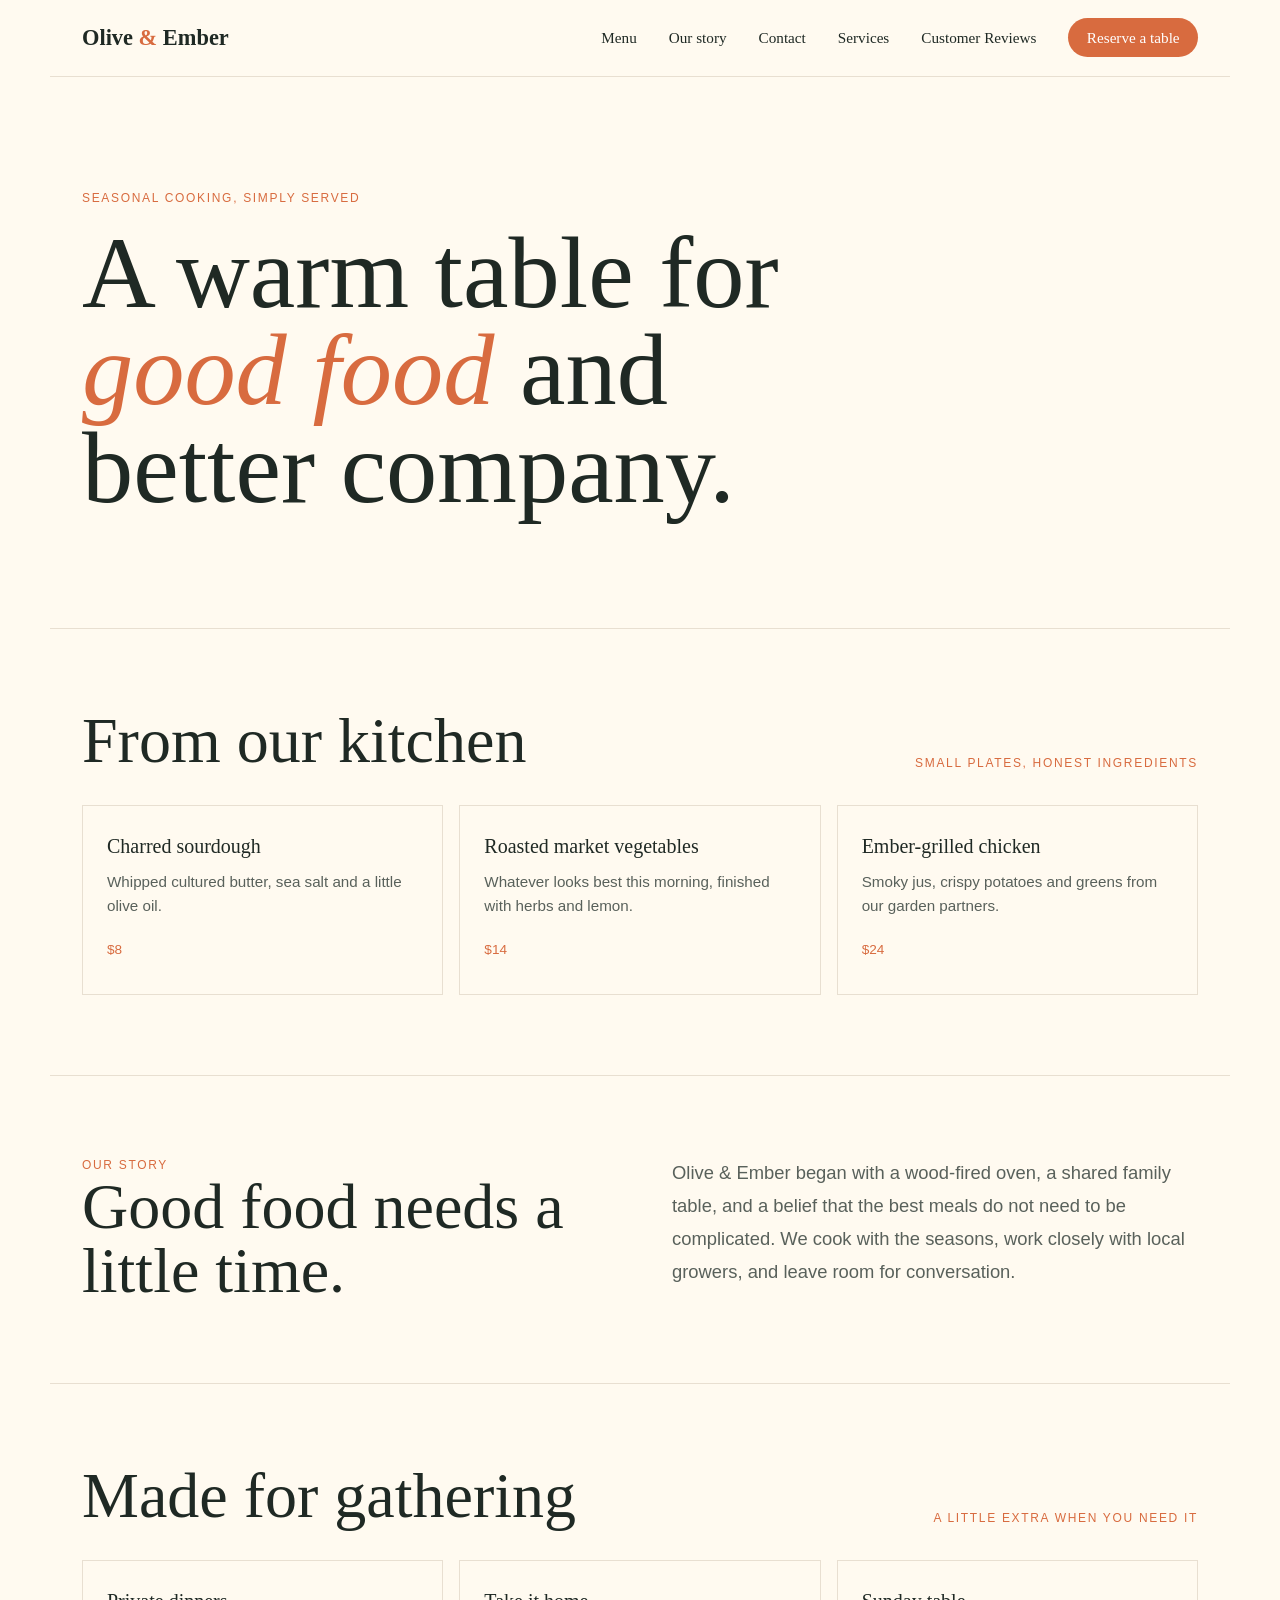
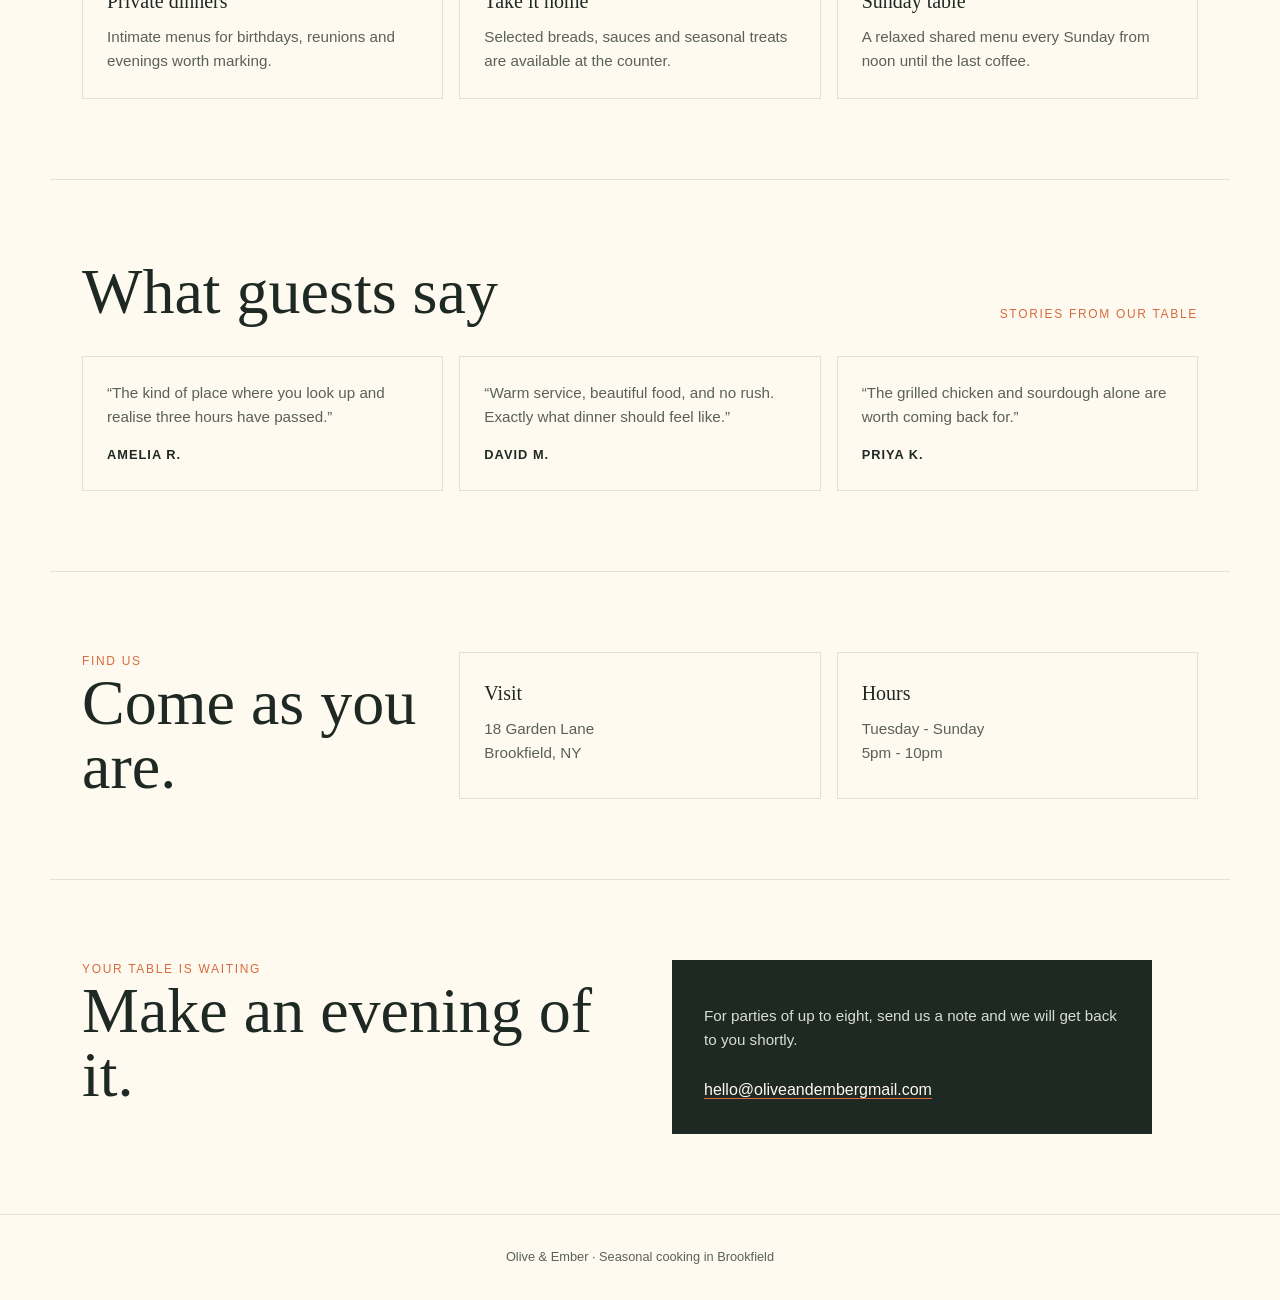
==== index.html/index.html @ f50c5184 "push -u origin master from vs to github" ====
<!DOCTYPE html>
<html lang="en">
<head>
	<meta charset="UTF-8">
	<meta name="viewport" content="width=device-width, initial-scale=1.0">
	<title>Olive & Ember | Restaurant</title>
	<link rel="stylesheet" href="css/style.css">
</head>
<body>
	<header class="navbar">
		<a class="logo" href="#home">Olive <span>&</span> Ember</a>

		<button class="menu-button" type="button" aria-label="Open navigation" aria-expanded="false" aria-controls="site-navigation">
			<span aria-hidden="true">&#9776;</span>
		</button>

		<nav id="site-navigation" aria-label="Main navigation">
			<ul class="nav-links">
				<li><a href="#menu">Menu</a></li>
				<li><a href="#story">Our story</a></li>
				<li><a href="#contact">Contact</a></li>
				<li><a href="#services">Services</a></li>
				<li><a href="#reviews">Customer Reviews</a></li>
				<li><a class="reserve-button" href="#reserve">Reserve a table</a></li>
			</ul>
		</nav>
	</header>

	<main>
		<section id="home" class="hero" aria-labelledby="hero-title">
			<p>Seasonal cooking, simply served</p>
			<h1 id="hero-title">A warm table for <em>good food</em> and better company.</h1>
		</section>

		<section id="menu" class="section">
			<div class="section-heading">
				<h2>From our kitchen</h2>
				<p>Small plates, honest ingredients</p>
			</div>
			<div class="menu-grid">
				<article class="menu-item">
					<h3>Charred sourdough</h3>
					<p>Whipped cultured butter, sea salt and a little olive oil.</p>
					<span class="price">$8</span>
				</article>
				<article class="menu-item">
					<h3>Roasted market vegetables</h3>
					<p>Whatever looks best this morning, finished with herbs and lemon.</p>
					<span class="price">$14</span>
				</article>
				<article class="menu-item">
					<h3>Ember-grilled chicken</h3>
					<p>Smoky jus, crispy potatoes and greens from our garden partners.</p>
					<span class="price">$24</span>
				</article>
			</div>
		</section>

		<section id="story" class="section">
			<div class="story-layout">
				<div>
					<p class="eyebrow">Our story</p>
					<h2>Good food needs a little time.</h2>
				</div>
				<p class="story-copy">Olive & Ember began with a wood-fired oven, a shared family table, and a belief that the best meals do not need to be complicated. We cook with the seasons, work closely with local growers, and leave room for conversation.</p>
			</div>
		</section>

		<section id="services" class="section">
			<div class="section-heading">
				<h2>Made for gathering</h2>
				<p>A little extra when you need it</p>
			</div>
			<div class="info-grid">
				<article class="info-card">
					<h3>Private dinners</h3>
					<p>Intimate menus for birthdays, reunions and evenings worth marking.</p>
				</article>
				<article class="info-card">
					<h3>Take it home</h3>
					<p>Selected breads, sauces and seasonal treats are available at the counter.</p>
				</article>
				<article class="info-card">
					<h3>Sunday table</h3>
					<p>A relaxed shared menu every Sunday from noon until the last coffee.</p>
				</article>
			</div>
		</section>

		<section id="reviews" class="section">
			<div class="section-heading">
				<h2>What guests say</h2>
				<p>Stories from our table</p>
			</div>
			<div class="review-grid">
				<blockquote class="review">
					<p>“The kind of place where you look up and realise three hours have passed.”</p>
					<strong>Amelia R.</strong>
				</blockquote>
				<blockquote class="review">
					<p>“Warm service, beautiful food, and no rush. Exactly what dinner should feel like.”</p>
					<strong>David M.</strong>
				</blockquote>
				<blockquote class="review">
					<p>“The grilled chicken and sourdough alone are worth coming back for.”</p>
					<strong>Priya K.</strong>
				</blockquote>
			</div>
		</section>

		<section id="contact" class="section">
			<div class="info-grid">
				<div>
					<p class="eyebrow">Find us</p>
					<h2>Come as you are.</h2>
				</div>
				<div class="info-card">
					<h3>Visit</h3>
					<p>18 Garden Lane<br>Brookfield, NY</p>
				</div>
				<div class="info-card">
					<h3>Hours</h3>
					<p>Tuesday - Sunday<br>5pm - 10pm</p>
				</div>
			</div>
		</section>

		<section id="reserve" class="section">
			<div class="reserve-layout">
				<div>
					<p class="eyebrow">Your table is waiting</p>
					<h2>Make an evening of it.</h2>
				</div>
				<div class="reserve-box">
					<p>For parties of up to eight, send us a note and we will get back to you shortly.</p>
					<a class="reserve-link" href="mailto:hello@oliveandembergmail.com">hello@oliveandembergmail.com</a>
				</div>
			</div>
		</section>
	</main>

	<footer>Olive & Ember · Seasonal cooking in Brookfield</footer>

	<script src="js/script.js"></script>
</body>
</html>
---- index.html/css/style.css ----
* {
	box-sizing: border-box;
	margin: 0;
	padding: 0;
}

:root {
	--ink: #1f2924;
	--cream: #fffaf0;
	--accent: #d86b3f;
	--line: #e8dfd1;
	--sans: Arial, sans-serif;
}

body {
	background: var(--cream);
	color: var(--ink);
	font-family: Georgia, serif;
	line-height: 1.6;
}

section {
	scroll-margin-top: 2rem;
}

.navbar,
.hero,
.section {
	margin: 0 auto;
	max-width: 1180px;
}

.navbar {
	align-items: center;
	border-bottom: 1px solid var(--line);
	display: flex;
	justify-content: space-between;
	padding: 1.25rem 2rem;
}

.logo {
	color: var(--ink);
	font-size: 1.4rem;
	font-weight: bold;
	text-decoration: none;
}

.logo span,
.hero p,
.hero h1 em,
.section-heading p,
.eyebrow,
.price {
	color: var(--accent);
}

.nav-links {
	align-items: center;
	display: flex;
	gap: 2rem;
	list-style: none;
}

.nav-links a {
	color: var(--ink);
	font-size: .95rem;
	text-decoration: none;
}

.nav-links a:hover,
.nav-links a:focus-visible {
	color: var(--accent);
}

.reserve-button {
	background: var(--accent);
	border-radius: 999px;
	color: white !important;
	padding: .7rem 1.15rem;
}

.menu-button {
	background: transparent;
	border: 0;
	cursor: pointer;
	display: none;
	font-size: 1.7rem;
	line-height: 1;
}

.hero {
	padding: 7rem 2rem;
}

.hero p,
.section-heading p,
.eyebrow {
	font-family: var(--sans);
	font-size: .75rem;
	letter-spacing: .14em;
	text-transform: uppercase;
}

.hero h1 {
	font-size: clamp(3rem, 8vw, 6.5rem);
	font-weight: normal;
	line-height: .95;
	margin-top: 1rem;
	max-width: 760px;
}

.section {
	border-top: 1px solid var(--line);
	padding: 5rem 2rem;
}

.section-heading {
	align-items: end;
	display: flex;
	justify-content: space-between;
	margin-bottom: 2rem;
}

.section h2 {
	font-size: clamp(2.2rem, 5vw, 4rem);
	font-weight: normal;
	line-height: 1;
}

.menu-grid,
.info-grid,
.review-grid {
	display: grid;
	gap: 1rem;
	grid-template-columns: repeat(3, 1fr);
}

.menu-item,
.info-card,
.review {
	border: 1px solid var(--line);
	padding: 1.5rem;
}

.menu-item {
	min-height: 190px;
}

.menu-item h3,
.info-card h3 {
	font-size: 1.25rem;
	font-weight: normal;
	margin-bottom: .5rem;
}

.menu-item p,
.info-card p,
.review p,
.story-copy {
	color: #59615b;
	font-family: var(--sans);
	font-size: .95rem;
}

.price {
	display: block;
	font-family: var(--sans);
	font-size: .85rem;
	margin-top: 1.25rem;
}

.story-layout,
.reserve-layout {
	align-items: start;
	display: grid;
	gap: 4rem;
	grid-template-columns: 1fr 1fr;
}

.story-copy {
	font-size: 1.15rem;
	line-height: 1.8;
}

.review strong {
	display: block;
	font-family: var(--sans);
	font-size: .8rem;
	letter-spacing: .08em;
	margin-top: 1rem;
	text-transform: uppercase;
}

.reserve-box {
	background: var(--ink);
	color: var(--cream);
	max-width: 480px;
	padding: 2rem;
}

.reserve-box p {
	color: #d9ddd5;
	font-family: var(--sans);
	font-size: .95rem;
	margin: .75rem 0 1.5rem;
}

.reserve-link {
	border-bottom: 1px solid var(--accent);
	color: var(--cream);
	font-family: var(--sans);
	text-decoration: none;
}

footer {
	border-top: 1px solid var(--line);
	color: #59615b;
	font-family: var(--sans);
	font-size: .8rem;
	padding: 2rem;
	text-align: center;
}

@media (max-width: 700px) {
	.navbar {
		padding: 1rem 1.25rem;
		position: relative;
	}

	.menu-button {
		display: block;
	}

	.nav-links {
		background: var(--cream);
		border-bottom: 1px solid var(--line);
		display: none;
		flex-direction: column;
		gap: 0;
		left: 0;
		padding: .75rem 1.25rem 1.25rem;
		position: absolute;
		top: 100%;
		width: 100%;
		z-index: 1;
	}

	.nav-links.open {
		display: flex;
	}

	.nav-links li,
	.nav-links a {
		display: block;
		width: 100%;
	}

	.nav-links a {
		padding: .8rem 0;
	}

	.reserve-button {
		text-align: center;
	}

	.hero {
		padding: 5rem 1.25rem;
	}

	.section {
		padding: 3.5rem 1.25rem;
	}

	.section-heading,
	.story-layout,
	.reserve-layout {
		display: block;
	}

	.section-heading p {
		margin-top: 1rem;
	}

	.menu-grid,
	.info-grid,
	.review-grid {
		grid-template-columns: 1fr;
	}

	.story-copy,
	.reserve-box {
		margin-top: 1.5rem;
	}
}
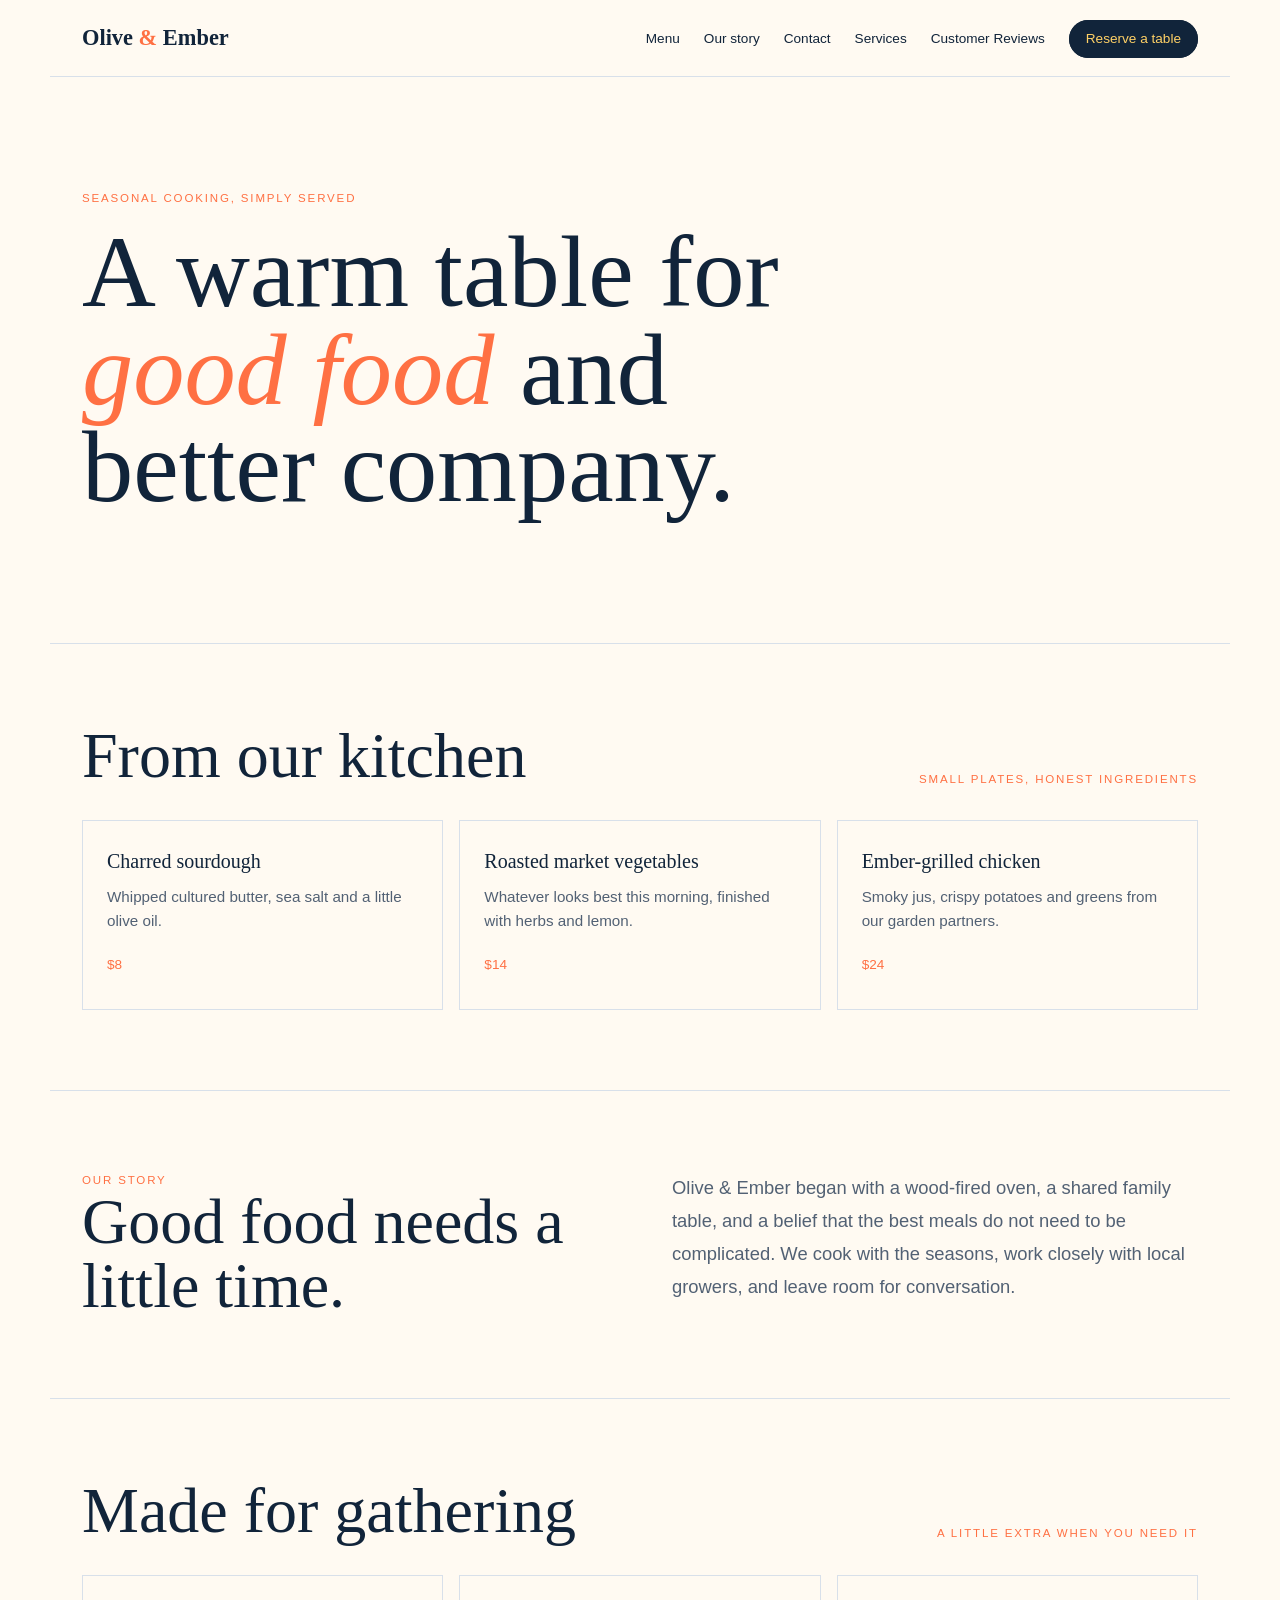
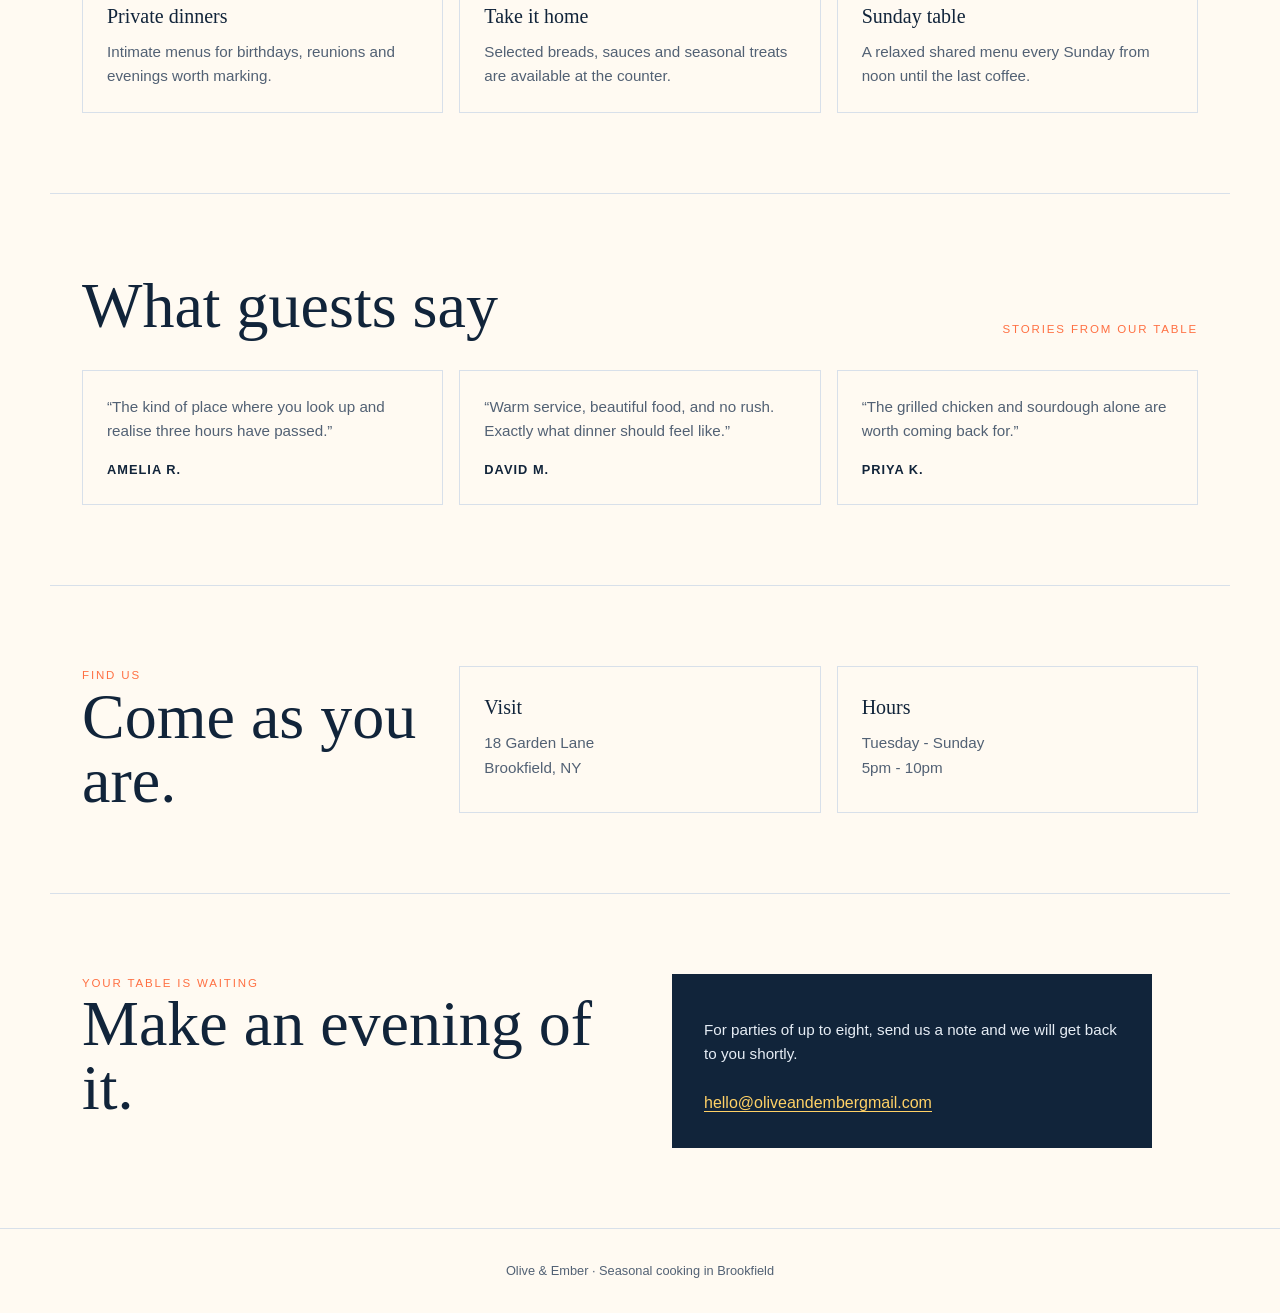
==== commit 4b8884ae: "Refresh restaurant site styling Add the pricing page assets and update the restaurant and pricing st" ====
--- a/index.html/index.html
+++ b/index.html/index.html
@@ -9,11 +9,9 @@
 <body>
 	<header class="navbar">
 		<a class="logo" href="#home">Olive <span>&</span> Ember</a>
-
 		<button class="menu-button" type="button" aria-label="Open navigation" aria-expanded="false" aria-controls="site-navigation">
 			<span aria-hidden="true">&#9776;</span>
 		</button>
-
 		<nav id="site-navigation" aria-label="Main navigation">
 			<ul class="nav-links">
 				<li><a href="#menu">Menu</a></li>
@@ -25,13 +23,11 @@
 			</ul>
 		</nav>
 	</header>
-
 	<main>
 		<section id="home" class="hero" aria-labelledby="hero-title">
 			<p>Seasonal cooking, simply served</p>
 			<h1 id="hero-title">A warm table for <em>good food</em> and better company.</h1>
 		</section>
-
 		<section id="menu" class="section">
 			<div class="section-heading">
 				<h2>From our kitchen</h2>
@@ -55,7 +51,6 @@
 				</article>
 			</div>
 		</section>
-
 		<section id="story" class="section">
 			<div class="story-layout">
 				<div>
@@ -65,7 +60,6 @@
 				<p class="story-copy">Olive & Ember began with a wood-fired oven, a shared family table, and a belief that the best meals do not need to be complicated. We cook with the seasons, work closely with local growers, and leave room for conversation.</p>
 			</div>
 		</section>
-
 		<section id="services" class="section">
 			<div class="section-heading">
 				<h2>Made for gathering</h2>
@@ -86,7 +80,6 @@
 				</article>
 			</div>
 		</section>
-
 		<section id="reviews" class="section">
 			<div class="section-heading">
 				<h2>What guests say</h2>
@@ -107,7 +100,6 @@
 				</blockquote>
 			</div>
 		</section>
-
 		<section id="contact" class="section">
 			<div class="info-grid">
 				<div>
@@ -124,7 +116,6 @@
 				</div>
 			</div>
 		</section>
-
 		<section id="reserve" class="section">
 			<div class="reserve-layout">
 				<div>
@@ -138,9 +129,7 @@
 			</div>
 		</section>
 	</main>
-
 	<footer>Olive & Ember · Seasonal cooking in Brookfield</footer>
-
 	<script src="js/script.js"></script>
 </body>
 </html>
--- a/index.html/css/style.css
+++ b/index.html/css/style.css
@@ -1,294 +1,282 @@
 * {
-	box-sizing: border-box;
-	margin: 0;
-	padding: 0;
-}
-
+  box-sizing: border-box;
+  margin: 0;
+  padding: 0;
+}
 :root {
-	--ink: #1f2924;
-	--cream: #fffaf0;
-	--accent: #d86b3f;
-	--line: #e8dfd1;
-	--sans: Arial, sans-serif;
+  --ink: #11243a;
+  --paper: #fffaf2;
+  --highlight: #ffd166;
+  --accent: #ff7043;
+  --line: #d8e0ea;
+  --muted: #526174;
+  --sans: "Trebuchet MS", Arial, sans-serif;
+}
+html {
+  scroll-behavior: smooth;
 }
 
 body {
-	background: var(--cream);
-	color: var(--ink);
-	font-family: Georgia, serif;
-	line-height: 1.6;
-}
-
+  background: var(--paper);
+  color: var(--ink);
+  font-family: Georgia, serif;
+  line-height: 1.6;
+}
 section {
-	scroll-margin-top: 2rem;
-}
-
+  scroll-margin-top: 2rem;
+}
 .navbar,
 .hero,
 .section {
-	margin: 0 auto;
-	max-width: 1180px;
-}
-
+  margin: 0 auto;
+  max-width: 1180px;
+}
 .navbar {
-	align-items: center;
-	border-bottom: 1px solid var(--line);
-	display: flex;
-	justify-content: space-between;
-	padding: 1.25rem 2rem;
-}
-
+  align-items: center;
+  border-bottom: 1px solid var(--line);
+  display: flex;
+  justify-content: space-between;
+  padding: 1.25rem 2rem;
+}
 .logo {
-	color: var(--ink);
-	font-size: 1.4rem;
-	font-weight: bold;
-	text-decoration: none;
-}
-
+  color: var(--ink);
+  font-size: 1.4rem;
+  font-weight: bold;
+  text-decoration: none;
+}
 .logo span,
 .hero p,
 .hero h1 em,
 .section-heading p,
 .eyebrow,
 .price {
-	color: var(--accent);
-}
-
+  color: var(--accent);
+}
 .nav-links {
-	align-items: center;
-	display: flex;
-	gap: 2rem;
-	list-style: none;
-}
-
+  align-items: center;
+  display: flex;
+  gap: 1.5rem;
+  list-style: none;
+}
 .nav-links a {
-	color: var(--ink);
-	font-size: .95rem;
-	text-decoration: none;
-}
-
+  color: var(--ink);
+  font-family: var(--sans);
+  font-size: 0.85rem;
+  text-decoration: none;
+}
 .nav-links a:hover,
 .nav-links a:focus-visible {
-	color: var(--accent);
-}
-
+  color: var(--accent);
+}
 .reserve-button {
-	background: var(--accent);
-	border-radius: 999px;
-	color: white !important;
-	padding: .7rem 1.15rem;
-}
-
+  background: var(--ink);
+  border: 1px solid var(--ink);
+  border-radius: 999px;
+  color: var(--highlight) !important;
+  padding: 0.65rem 1rem;
+}
+.reserve-button:hover,
+.reserve-button:focus-visible {
+  background: var(--accent);
+  border-color: var(--accent);
+  color: var(--paper) !important;
+}
 .menu-button {
-	background: transparent;
-	border: 0;
-	cursor: pointer;
-	display: none;
-	font-size: 1.7rem;
-	line-height: 1;
-}
-
+  background: transparent;
+  border: 0;
+  color: var(--ink);
+  cursor: pointer;
+  display: none;
+  font-size: 1.7rem;
+  line-height: 1;
+}
 .hero {
-	padding: 7rem 2rem;
-}
-
+  padding: 7rem 2rem 8rem;
+}
 .hero p,
 .section-heading p,
 .eyebrow {
-	font-family: var(--sans);
-	font-size: .75rem;
-	letter-spacing: .14em;
-	text-transform: uppercase;
-}
-
+  font-family: var(--sans);
+  font-size: 0.72rem;
+  letter-spacing: 0.16em;
+  text-transform: uppercase;
+}
 .hero h1 {
-	font-size: clamp(3rem, 8vw, 6.5rem);
-	font-weight: normal;
-	line-height: .95;
-	margin-top: 1rem;
-	max-width: 760px;
-}
-
+  font-size: clamp(3rem, 8vw, 6.5rem);
+  font-weight: normal;
+  line-height: 0.95;
+  margin-top: 1rem;
+  max-width: 780px;
+}
 .section {
-	border-top: 1px solid var(--line);
-	padding: 5rem 2rem;
-}
-
+  border-top: 1px solid var(--line);
+  padding: 5rem 2rem;
+}
 .section-heading {
-	align-items: end;
-	display: flex;
-	justify-content: space-between;
-	margin-bottom: 2rem;
-}
-
+  align-items: end;
+  display: flex;
+  justify-content: space-between;
+  margin-bottom: 2rem;
+}
 .section h2 {
-	font-size: clamp(2.2rem, 5vw, 4rem);
-	font-weight: normal;
-	line-height: 1;
-}
-
+  font-size: clamp(2.2rem, 5vw, 4rem);
+  font-weight: normal;
+  line-height: 1;
+}
 .menu-grid,
 .info-grid,
 .review-grid {
-	display: grid;
-	gap: 1rem;
-	grid-template-columns: repeat(3, 1fr);
-}
-
+  display: grid;
+  gap: 1rem;
+  grid-template-columns: repeat(3, 1fr);
+}
 .menu-item,
 .info-card,
 .review {
-	border: 1px solid var(--line);
-	padding: 1.5rem;
-}
-
+  border: 1px solid var(--line);
+  padding: 1.5rem;
+}
+.menu-item:hover,
+.info-card:hover,
+.review:hover {
+  border-color: var(--accent);
+}
 .menu-item {
-	min-height: 190px;
-}
-
+  min-height: 190px;
+}
 .menu-item h3,
 .info-card h3 {
-	font-size: 1.25rem;
-	font-weight: normal;
-	margin-bottom: .5rem;
-}
-
+  font-size: 1.25rem;
+  font-weight: normal;
+  margin-bottom: 0.5rem;
+}
 .menu-item p,
 .info-card p,
 .review p,
 .story-copy {
-	color: #59615b;
-	font-family: var(--sans);
-	font-size: .95rem;
-}
-
+  color: var(--muted);
+  font-family: var(--sans);
+  font-size: 0.95rem;
+}
 .price {
-	display: block;
-	font-family: var(--sans);
-	font-size: .85rem;
-	margin-top: 1.25rem;
-}
-
+  display: block;
+  font-family: var(--sans);
+  font-size: 0.85rem;
+  margin-top: 1.25rem;
+}
 .story-layout,
 .reserve-layout {
-	align-items: start;
-	display: grid;
-	gap: 4rem;
-	grid-template-columns: 1fr 1fr;
-}
-
+  align-items: start;
+  display: grid;
+  gap: 4rem;
+  grid-template-columns: 1fr 1fr;
+}
 .story-copy {
-	font-size: 1.15rem;
-	line-height: 1.8;
-}
-
+  font-size: 1.15rem;
+  line-height: 1.8;
+}
 .review strong {
-	display: block;
-	font-family: var(--sans);
-	font-size: .8rem;
-	letter-spacing: .08em;
-	margin-top: 1rem;
-	text-transform: uppercase;
-}
-
+  display: block;
+  font-family: var(--sans);
+  font-size: 0.8rem;
+  letter-spacing: 0.08em;
+  margin-top: 1rem;
+  text-transform: uppercase;
+}
 .reserve-box {
-	background: var(--ink);
-	color: var(--cream);
-	max-width: 480px;
-	padding: 2rem;
-}
-
+  background: var(--ink);
+  color: var(--paper);
+  max-width: 480px;
+  padding: 2rem;
+}
 .reserve-box p {
-	color: #d9ddd5;
-	font-family: var(--sans);
-	font-size: .95rem;
-	margin: .75rem 0 1.5rem;
-}
-
+  color: #e6edf5;
+  font-family: var(--sans);
+  font-size: 0.95rem;
+  margin: 0.75rem 0 1.5rem;
+}
 .reserve-link {
-	border-bottom: 1px solid var(--accent);
-	color: var(--cream);
-	font-family: var(--sans);
-	text-decoration: none;
-}
-
+  border-bottom: 1px solid var(--highlight);
+  color: var(--highlight);
+  font-family: var(--sans);
+  text-decoration: none;
+}
 footer {
-	border-top: 1px solid var(--line);
-	color: #59615b;
-	font-family: var(--sans);
-	font-size: .8rem;
-	padding: 2rem;
-	text-align: center;
-}
-
+  border-top: 1px solid var(--line);
+  color: var(--muted);
+  font-family: var(--sans);
+  font-size: 0.8rem;
+  padding: 2rem;
+  text-align: center;
+}
 @media (max-width: 700px) {
-	.navbar {
-		padding: 1rem 1.25rem;
-		position: relative;
-	}
-
-	.menu-button {
-		display: block;
-	}
-
-	.nav-links {
-		background: var(--cream);
-		border-bottom: 1px solid var(--line);
-		display: none;
-		flex-direction: column;
-		gap: 0;
-		left: 0;
-		padding: .75rem 1.25rem 1.25rem;
-		position: absolute;
-		top: 100%;
-		width: 100%;
-		z-index: 1;
-	}
-
-	.nav-links.open {
-		display: flex;
-	}
-
-	.nav-links li,
-	.nav-links a {
-		display: block;
-		width: 100%;
-	}
-
-	.nav-links a {
-		padding: .8rem 0;
-	}
-
-	.reserve-button {
-		text-align: center;
-	}
-
-	.hero {
-		padding: 5rem 1.25rem;
-	}
-
-	.section {
-		padding: 3.5rem 1.25rem;
-	}
-
-	.section-heading,
-	.story-layout,
-	.reserve-layout {
-		display: block;
-	}
-
-	.section-heading p {
-		margin-top: 1rem;
-	}
-
-	.menu-grid,
-	.info-grid,
-	.review-grid {
-		grid-template-columns: 1fr;
-	}
-
-	.story-copy,
-	.reserve-box {
-		margin-top: 1.5rem;
-	}
-}
+  .navbar {
+    padding: 1rem 1.25rem;
+    position: relative;
+  }
+
+  .menu-button {
+    display: block;
+  }
+
+  .nav-links {
+    background: var(--paper);
+    border-bottom: 1px solid var(--line);
+    display: none;
+    flex-direction: column;
+    gap: 0;
+    left: 0;
+    padding: 0.75rem 1.25rem 1.25rem;
+    position: absolute;
+    top: 100%;
+    width: 100%;
+    z-index: 1;
+  }
+
+  .nav-links.open {
+    display: flex;
+  }
+
+  .nav-links li,
+  .nav-links a {
+    display: block;
+    width: 100%;
+  }
+
+  .nav-links a {
+    padding: 0.8rem 0;
+  }
+
+  .reserve-button {
+    text-align: center;
+  }
+
+  .hero {
+    padding: 5rem 1.25rem;
+  }
+
+  .section {
+    padding: 3.5rem 1.25rem;
+  }
+
+  .section-heading,
+  .story-layout,
+  .reserve-layout {
+    display: block;
+  }
+
+  .section-heading p {
+    margin-top: 1rem;
+  }
+
+  .menu-grid,
+  .info-grid,
+  .review-grid {
+    grid-template-columns: 1fr;
+  }
+
+  .story-copy,
+  .reserve-box {
+    margin-top: 1.5rem;
+  }
+}
